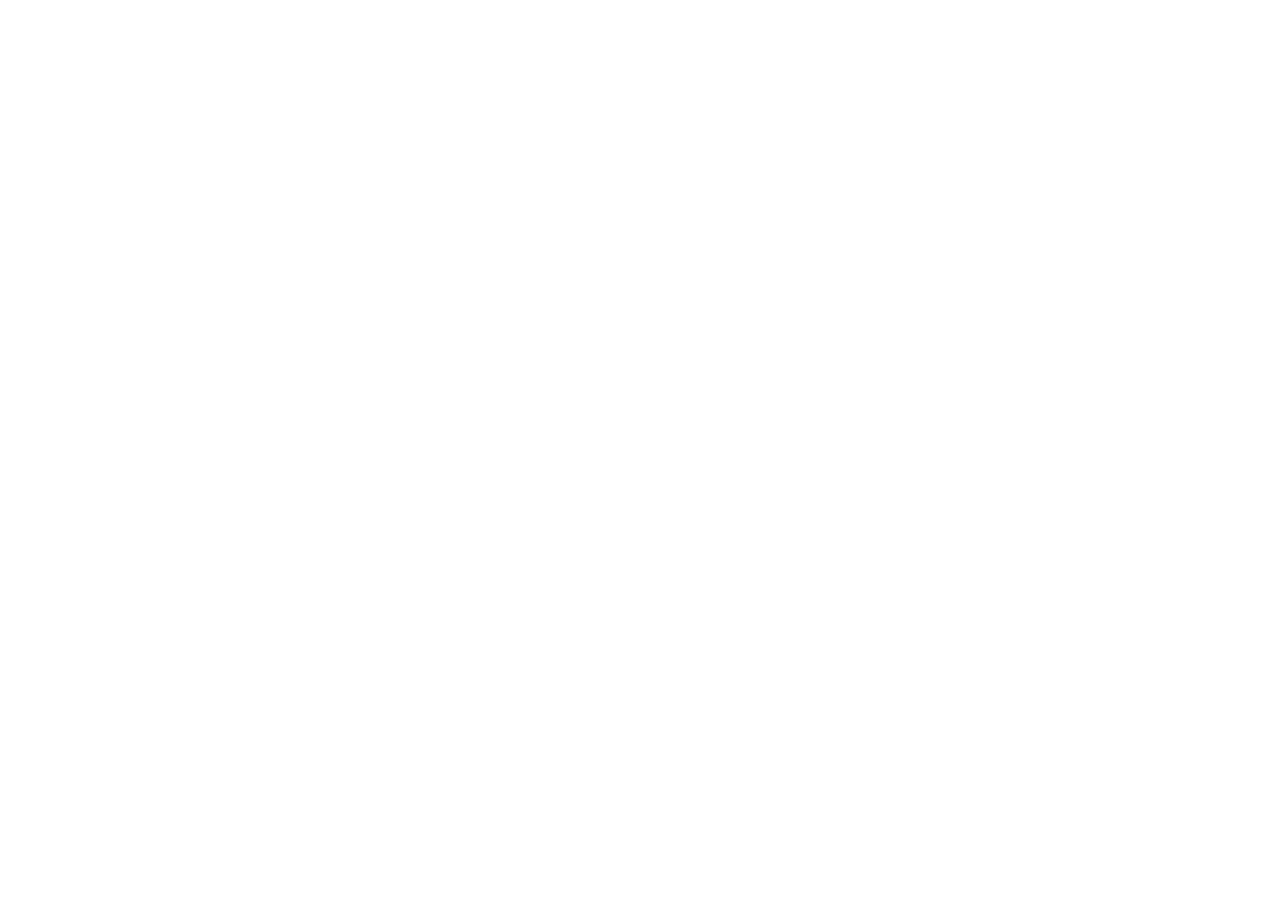
==== Portfolio/certificado.html @ 699d400b "Add files via upload" ====
<!DOCTYPE html>
<html lang="en">
<head>
    <meta charset="UTF-8">
    <meta name="viewport" content="width=device-width, initial-scale=1.0">
    <title>Certificados Lucas Mazzo</title>
    <link rel="stylesheet" href="certificado.css">
</head>
<body>
    
</body>
</html>
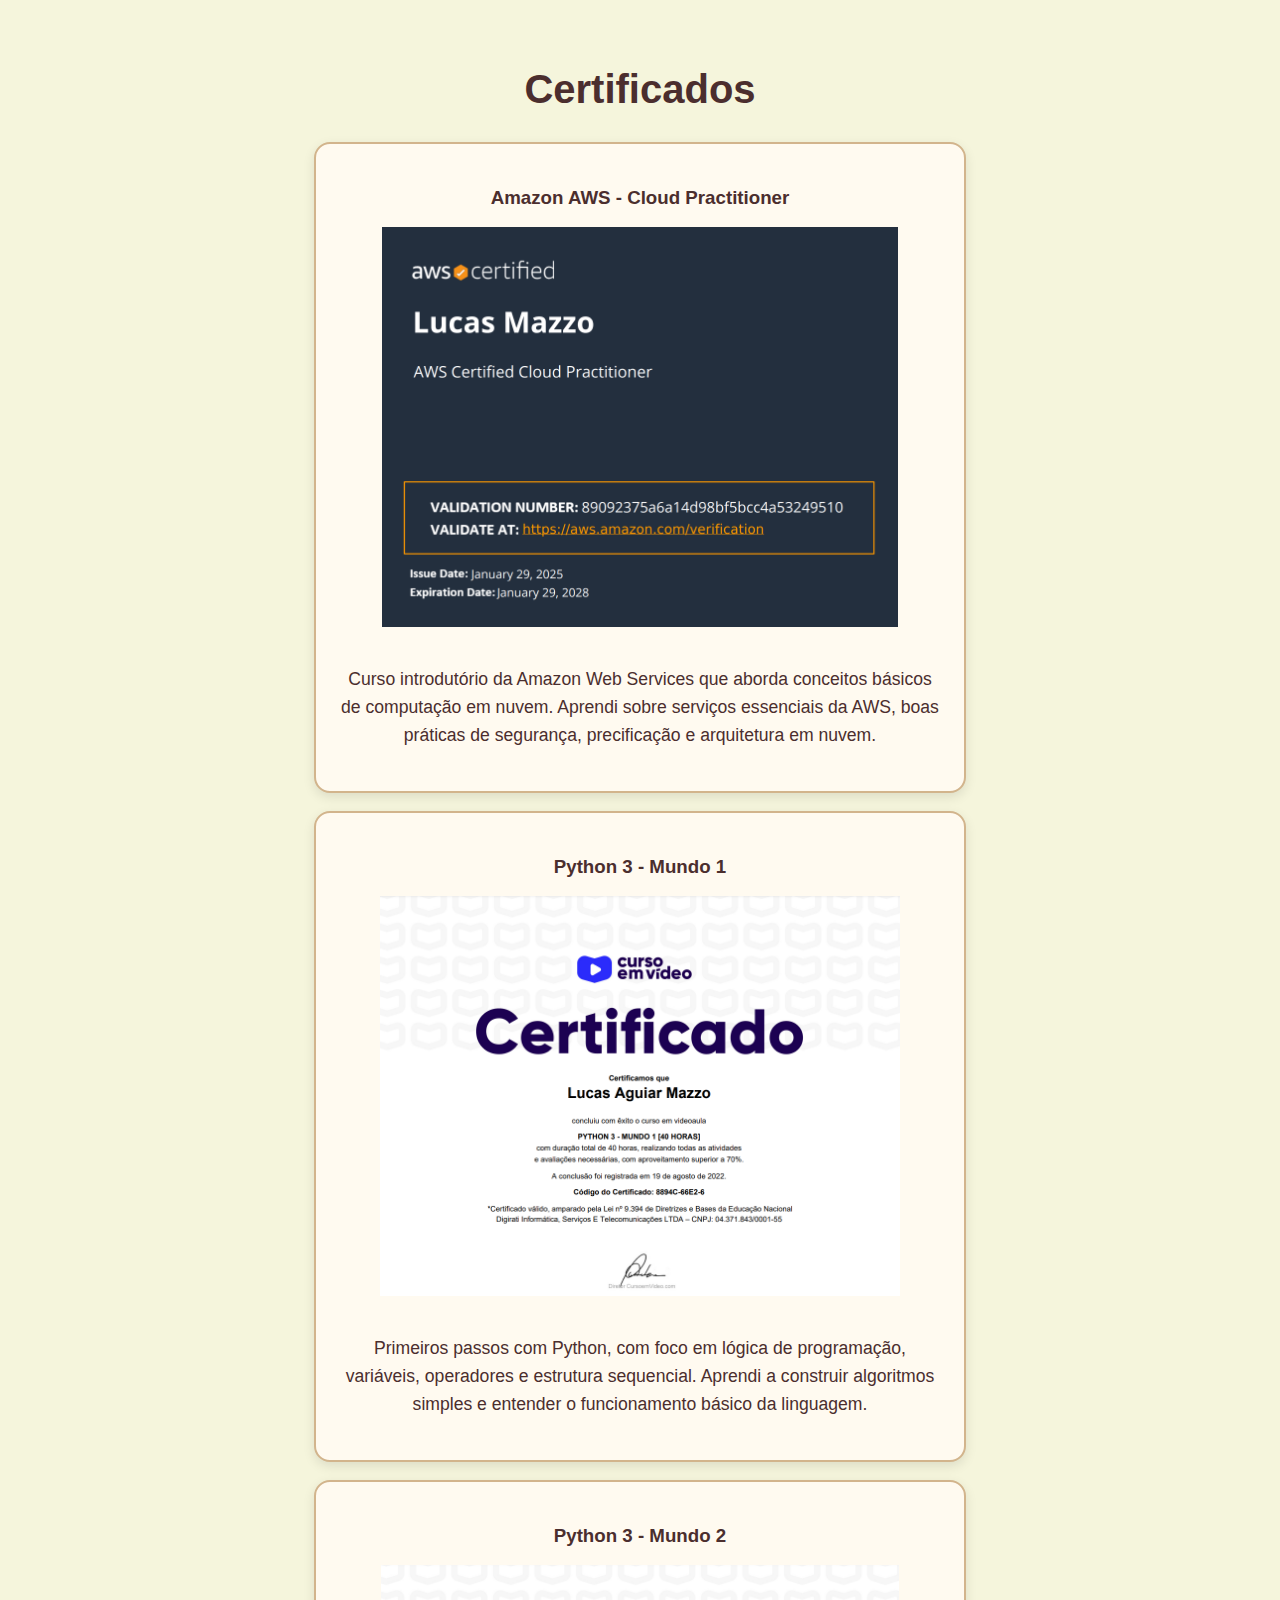
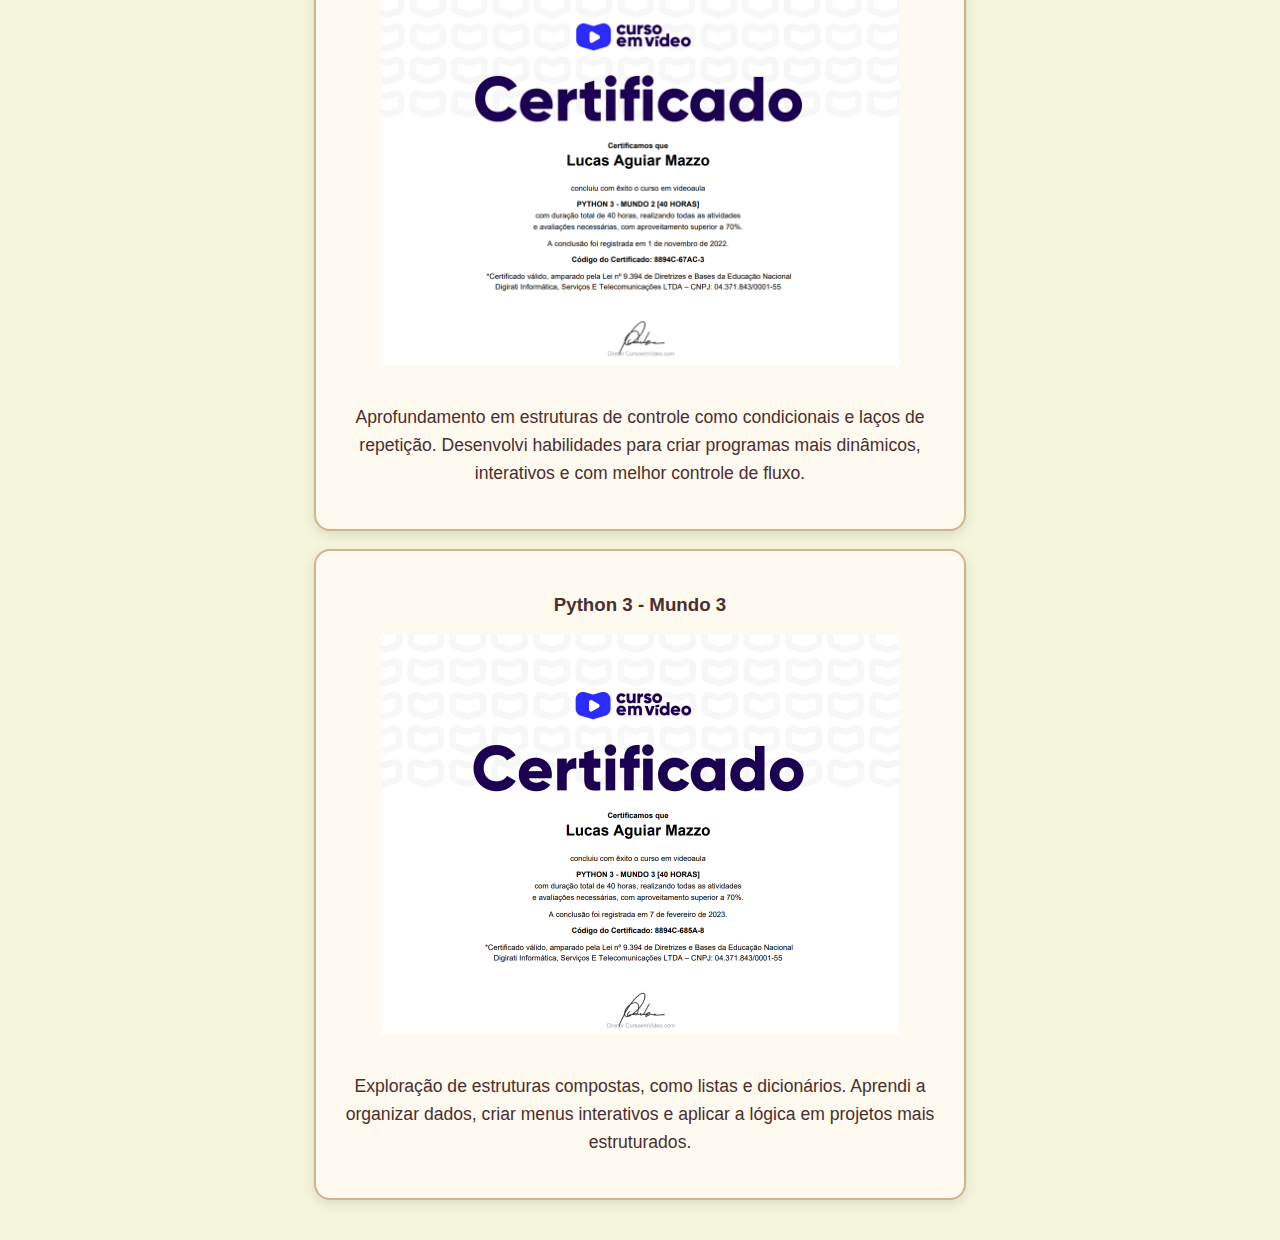
==== commit d72e3024: "Adicionando certificados" ====
--- a/Portfolio/certificado.html
+++ b/Portfolio/certificado.html
@@ -7,6 +7,35 @@
     <link rel="stylesheet" href="certificado.css">
 </head>
 <body>
-    
-</body>
+    <h1>Certificados</h1>
+    <div class="certificado-container">
+        <h3>Amazon AWS - Cloud Practitioner </h3>
+        <img src="images/certificadoAWS.png" alt="Certificado AWS">
+        <p class="descricao">
+            Curso introdutório da Amazon Web Services que aborda conceitos básicos de computação em nuvem. Aprendi sobre serviços essenciais da AWS, boas práticas de segurança, precificação e arquitetura em nuvem.     
+        </p>
+    </div>
+    <br>
+    <div class="certificado-container">
+        <h3>Python 3 - Mundo 1</h3>
+        <img src="images/certificadopython1.png" alt="Certificado AWS">
+        <p class="descricao">
+            Primeiros passos com Python, com foco em lógica de programação, variáveis, operadores e estrutura sequencial. Aprendi a construir algoritmos simples e entender o funcionamento básico da linguagem.
+        </p>
+      </div>
+      <br>
+    <div class="certificado-container">
+        <h3>Python 3 - Mundo 2</h3>
+        <img src="images/certificadopython2.png" alt="Certificado AWS">
+        <p class="descricao">
+            Aprofundamento em estruturas de controle como condicionais e laços de repetição. Desenvolvi habilidades para criar programas mais dinâmicos, interativos e com melhor controle de fluxo.        </p>
+      </div>
+      <br>
+    <div class="certificado-container">
+        <h3>Python 3 - Mundo 3</h3>
+        <img src="images/certificadopython3.png" alt="Certificado AWS">
+        <p class="descricao">
+            Exploração de estruturas compostas, como listas e dicionários. Aprendi a organizar dados, criar menus interativos e aplicar a lógica em projetos mais estruturados.        </p>
+      </div>
+  </body>
 </html>--- a/Portfolio/certificado.css
+++ b/Portfolio/certificado.css
@@ -0,0 +1,41 @@
+body {
+    margin: 0;
+    padding: 40px 20px;
+    font-family: 'Segoe UI', Tahoma, Geneva, Verdana, sans-serif;
+    background-color: #f5f5dc; /* bege claro */
+    color: #4b2e2e; /* marrom escuro */
+    display: flex;
+    flex-direction: column;
+    align-items: center;
+  }
+  
+  h1 {
+    font-size: 2.5rem;
+    margin-bottom: 30px;
+  }
+  
+  .certificado-container {
+    background-color: #fffaf0; /* creme */
+    border: 2px solid #d2b48c; /* bege/marrom claro */
+    border-radius: 16px;
+    max-width: 600px;
+    width: 100%;
+    padding: 24px;
+    box-shadow: 0 4px 12px rgba(0,0,0,0.1);
+    text-align: center;
+  }
+  
+  .certificado-container img {
+    width: 100%;
+    max-height: 400px;
+    object-fit: contain;
+    border-radius: 16px;
+    margin-bottom: 16px;
+
+  }
+  
+  .descricao {
+    font-size: 1.1rem;
+    line-height: 1.6;
+  }
+  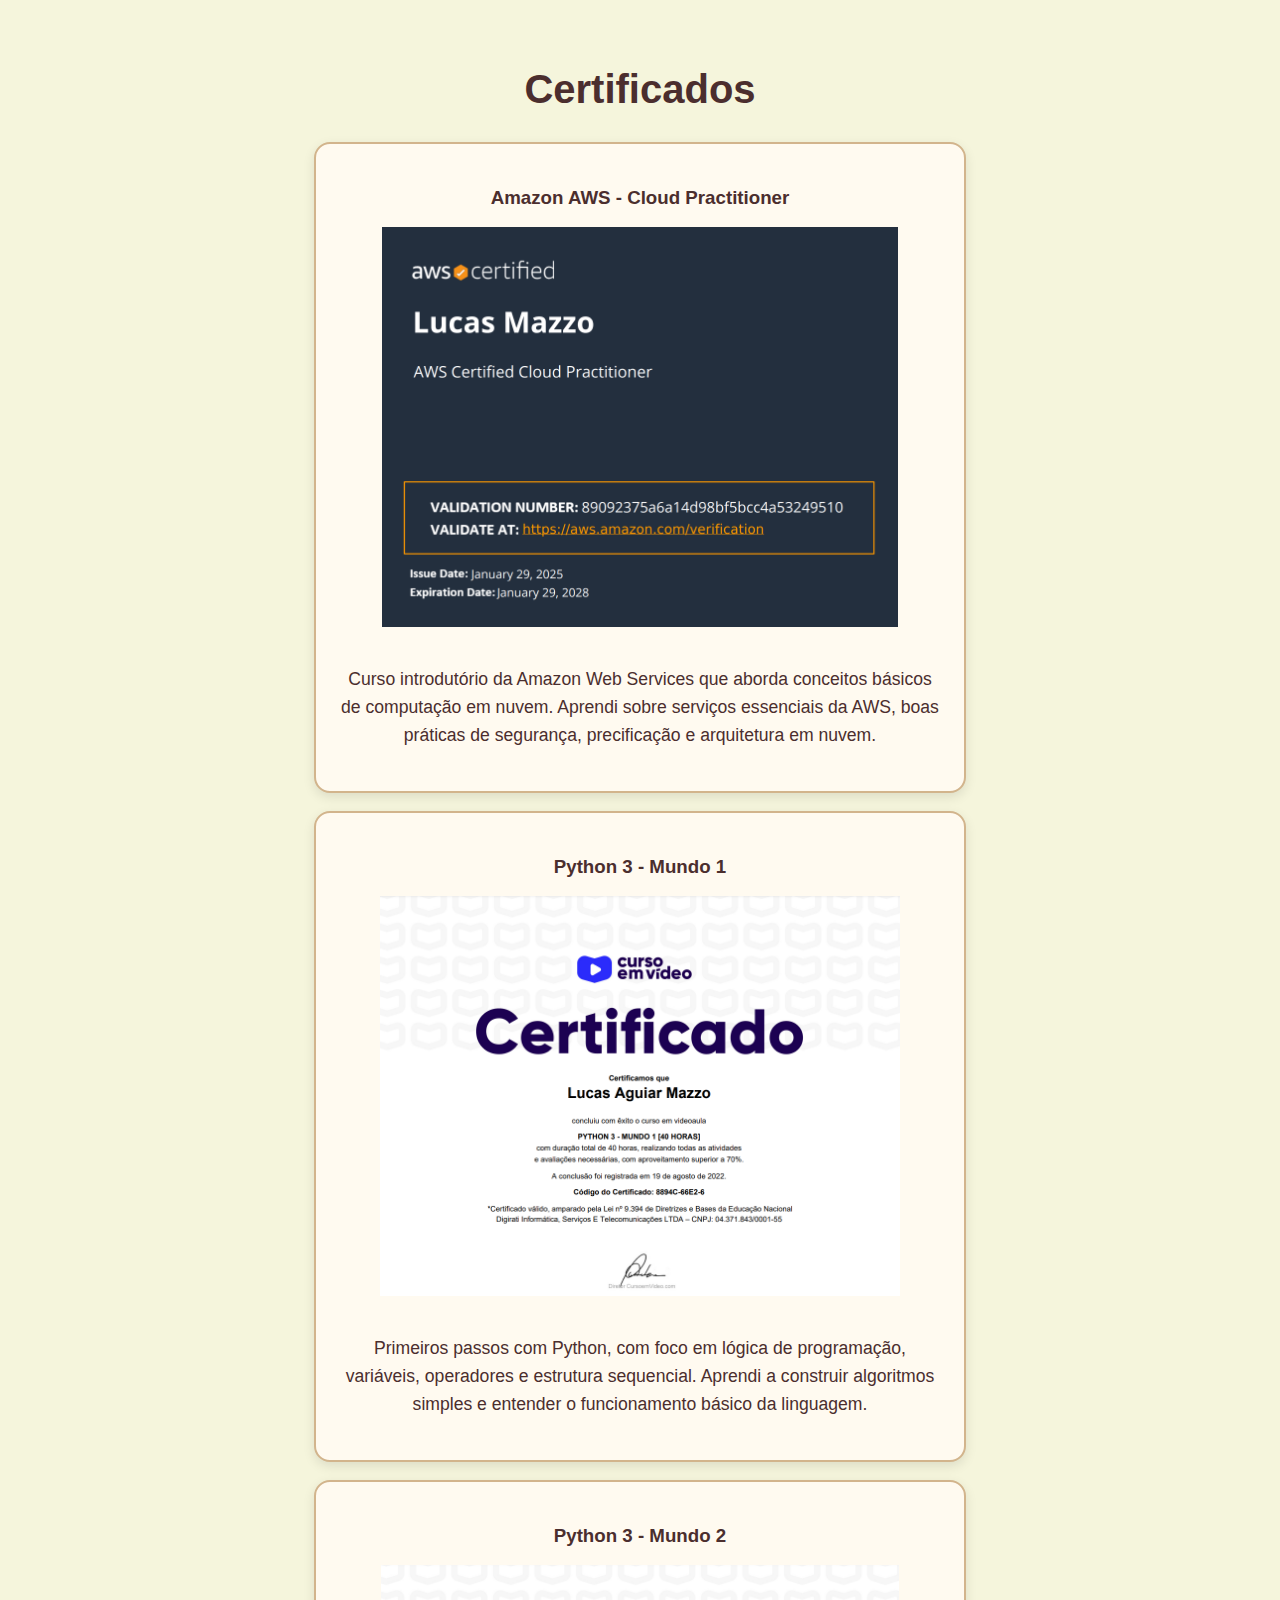
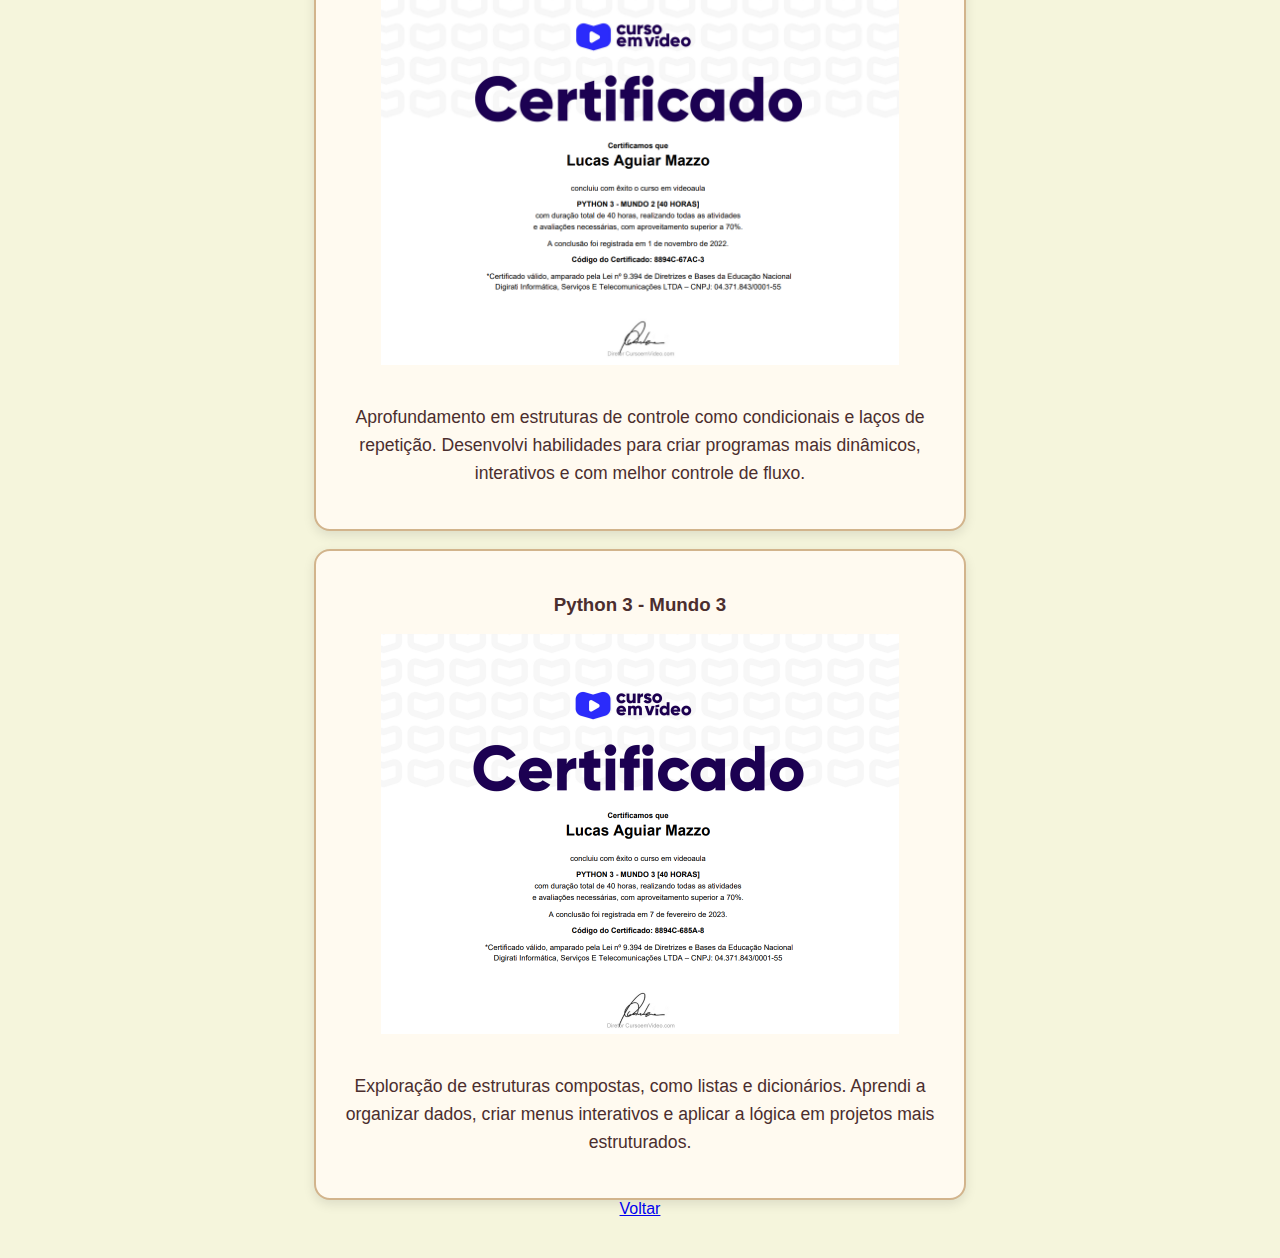
==== commit b04ffa11: "Melhorando o portfolio" ====
--- a/Portfolio/certificado.html
+++ b/Portfolio/certificado.html
@@ -37,5 +37,6 @@
         <p class="descricao">
             Exploração de estruturas compostas, como listas e dicionários. Aprendi a organizar dados, criar menus interativos e aplicar a lógica em projetos mais estruturados.        </p>
       </div>
+      <a href="portfolio.html" class="btn">Voltar</a>
   </body>
 </html>